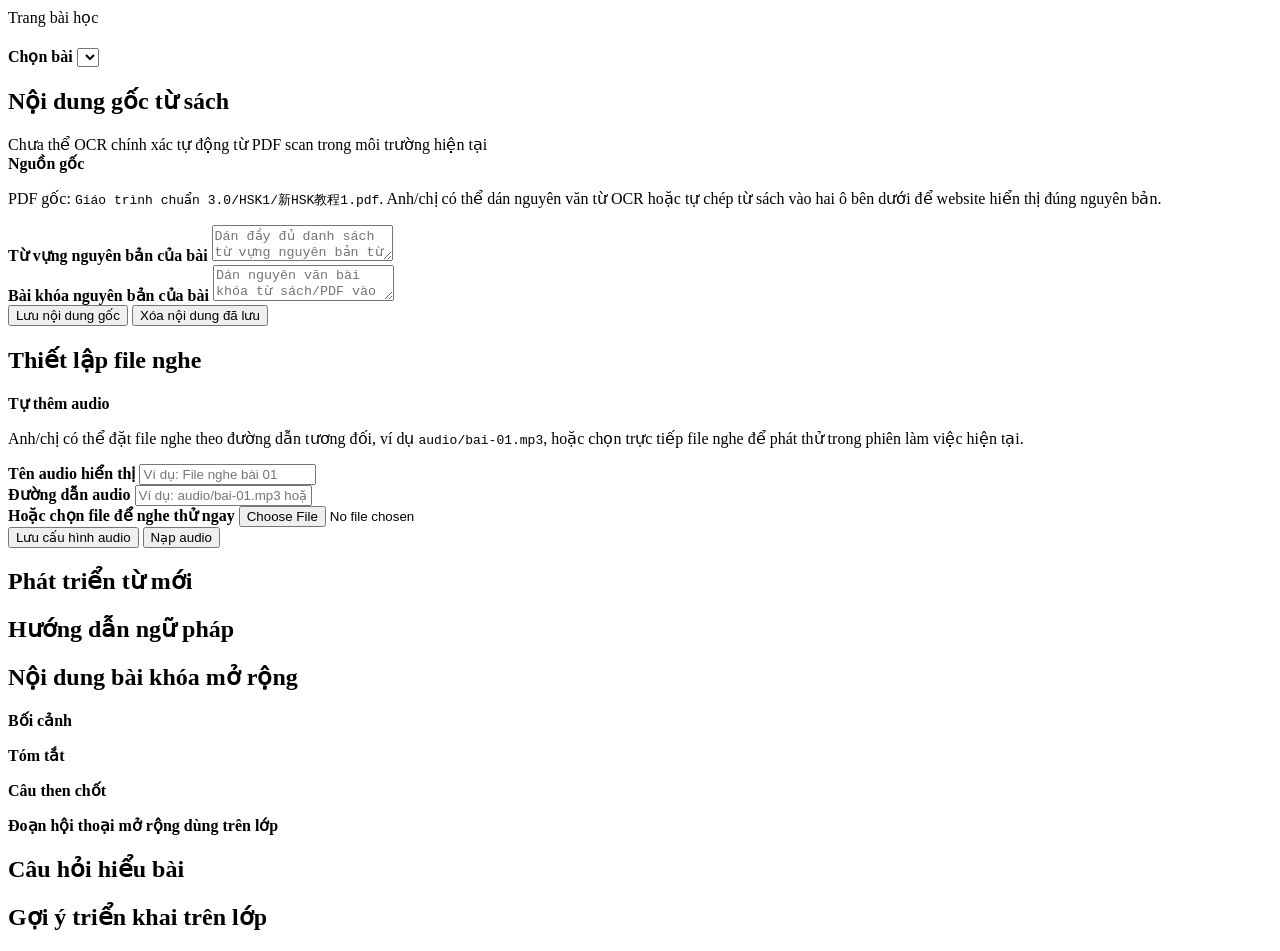
==== bai-hoc.html @ 9e38c7d6 "Add files via upload" ====
<!DOCTYPE html>
<html lang="vi">
<head>
  <meta charset="UTF-8">
  <meta name="viewport" content="width=device-width, initial-scale=1.0">
  <title>HSK 1 - Bài học</title>
  <link rel="stylesheet" href="assets/styles.css">
</head>
<body>
  <div class="page">
    <div id="nav"></div>
    <section class="hero">
      <div class="hero-grid">
        <div>
          <span class="eyebrow">Trang bài học</span>
          <h1 id="lessonTitle"></h1>
          <p class="lead" id="lessonSummary"></p>
        </div>
        <div class="panel sticky-top">
          <div class="toolbar">
            <label for="lessonSelect"><strong>Chọn bài</strong></label>
            <select id="lessonSelect"></select>
          </div>
          <ul class="pill-list" id="goalList"></ul>
        </div>
      </div>
    </section>

    <section class="section grid-2">
      <div class="panel">
        <h2>Nội dung gốc từ sách</h2>
        <div class="compact-grid">
          <div class="source-status">Chưa thể OCR chính xác tự động từ PDF scan trong môi trường hiện tại</div>
          <div class="source-box">
            <strong>Nguồn gốc</strong>
            <p class="muted">PDF gốc: <code>Giáo trình chuẩn 3.0/HSK1/新HSK教程1.pdf</code>. Anh/chị có thể dán nguyên văn từ OCR hoặc tự chép từ sách vào hai ô bên dưới để website hiển thị đúng nguyên bản.</p>
          </div>
          <div>
            <label for="originalVocab"><strong>Từ vựng nguyên bản của bài</strong></label>
            <textarea id="originalVocab" placeholder="Dán đầy đủ danh sách từ vựng nguyên bản từ sách/PDF vào đây..."></textarea>
          </div>
          <div>
            <label for="originalText"><strong>Bài khóa nguyên bản của bài</strong></label>
            <textarea id="originalText" placeholder="Dán nguyên văn bài khóa từ sách/PDF vào đây..."></textarea>
          </div>
          <div class="source-actions">
            <button class="button" id="saveOriginal">Lưu nội dung gốc</button>
            <button class="button ghost" id="resetOriginal">Xóa nội dung đã lưu</button>
            <span class="muted" id="originalSavedHint"></span>
          </div>
        </div>
      </div>
      <div class="panel">
        <h2>Thiết lập file nghe</h2>
        <div class="compact-grid">
          <div class="source-box">
            <strong>Tự thêm audio</strong>
            <p class="muted">Anh/chị có thể đặt file nghe theo đường dẫn tương đối, ví dụ <code>audio/bai-01.mp3</code>, hoặc chọn trực tiếp file nghe để phát thử trong phiên làm việc hiện tại.</p>
          </div>
          <div>
            <label for="audioTitle"><strong>Tên audio hiển thị</strong></label>
            <input id="audioTitle" placeholder="Ví dụ: File nghe bài 01">
          </div>
          <div>
            <label for="audioPath"><strong>Đường dẫn audio</strong></label>
            <input id="audioPath" placeholder="Ví dụ: audio/bai-01.mp3 hoặc file:///.../bai-01.mp3">
          </div>
          <div>
            <label for="audioFile"><strong>Hoặc chọn file để nghe thử ngay</strong></label>
            <input id="audioFile" type="file" accept="audio/*">
          </div>
          <div class="audio-actions">
            <button class="button secondary" id="saveAudio">Lưu cấu hình audio</button>
            <button class="button ghost" id="loadAudio">Nạp audio</button>
          </div>
          <div id="audioPanel"></div>
        </div>
      </div>
    </section>

    <section class="section grid-2">
      <div class="panel">
        <h2>Phát triển từ mới</h2>
        <div class="cards" id="vocabGrid"></div>
      </div>
      <div class="panel">
        <h2>Hướng dẫn ngữ pháp</h2>
        <div class="cards" id="grammarGrid"></div>
      </div>
    </section>

    <section class="section panel">
      <h2>Nội dung bài khóa mở rộng</h2>
      <div class="grid-2" style="margin-top:16px">
        <div class="card">
          <strong>Bối cảnh</strong>
          <p class="muted" id="textScene"></p>
          <strong>Tóm tắt</strong>
          <p class="muted" id="textSummary"></p>
          <strong>Câu then chốt</strong>
          <ul class="line-list" id="keyLines"></ul>
        </div>
        <div class="card">
          <strong>Đoạn hội thoại mở rộng dùng trên lớp</strong>
          <div id="dialogueList"></div>
        </div>
      </div>
    </section>

    <section class="section grid-2">
      <div class="panel">
        <h2>Câu hỏi hiểu bài</h2>
        <ul class="line-list" id="questionList"></ul>
      </div>
      <div class="panel">
        <h2>Gợi ý triển khai trên lớp</h2>
        <ul class="line-list" id="teachingIdeas"></ul>
      </div>
    </section>
    <div class="footer-space"></div>
  </div>

  <script src="assets/data.js"></script>
  <script src="assets/common.js"></script>
  <script>
    const {
      buildNav,
      buildLessonOptions,
      getLesson,
      speakButton,
      bindSpeech,
      getStoredOriginal,
      saveStoredOriginal,
      resetStoredOriginal,
      getAudioConfig,
      saveAudioConfig
    } = window.HSK1_COMMON;
    document.getElementById("nav").innerHTML = buildNav("lesson");

    const params = new URLSearchParams(window.location.search);
    const lessonSelect = document.getElementById("lessonSelect");
    let lesson = getLesson(params.get("lesson") || 1);
    lessonSelect.innerHTML = buildLessonOptions(lesson.id);
    let temporaryAudioUrl = "";

    function fallbackVocabText() {
      return lesson.vocab.map((item, index) => `${index + 1}. ${item.hanzi} | ${item.pinyin} | ${item.meaning}`).join("\n");
    }

    function fallbackTextBlock() {
      return lesson.text.dialogue.join("\n");
    }

    function renderAudioPanel(source = "") {
      const saved = getAudioConfig(lesson.id);
      const path = source || temporaryAudioUrl || saved.path;
      const title = saved.title || `File nghe bài ${String(lesson.id).padStart(2, "0")}`;
      const panel = document.getElementById("audioPanel");
      panel.innerHTML = path ? `
        <div class="source-box">
          <strong>${title}</strong>
          <div class="muted">${path}</div>
          <audio class="audio-player" controls preload="none" src="${path}"></audio>
        </div>
      ` : `
        <div class="source-box">
          <strong>Chưa có audio</strong>
          <p class="muted">Hãy nhập đường dẫn audio hoặc chọn một file để nghe thử.</p>
        </div>
      `;
    }

    function render() {
      lesson = getLesson(lessonSelect.value);
      document.title = `HSK 1 - ${lesson.title}`;
      document.getElementById("lessonTitle").textContent = `${lesson.title} - ${lesson.subtitle}`;
      document.getElementById("lessonSummary").textContent = lesson.summary;
      document.getElementById("goalList").innerHTML = lesson.goals.map((goal) => `<li>${goal}</li>`).join("");
      const original = getStoredOriginal(lesson.id);
      const audio = getAudioConfig(lesson.id);
      document.getElementById("originalVocab").value = original.vocab || fallbackVocabText();
      document.getElementById("originalText").value = original.text || fallbackTextBlock();
      document.getElementById("audioTitle").value = audio.title || `File nghe bài ${String(lesson.id).padStart(2, "0")}`;
      document.getElementById("audioPath").value = audio.path || `audio/bai-${String(lesson.id).padStart(2, "0")}.mp3`;
      document.getElementById("originalSavedHint").textContent = "";
      temporaryAudioUrl = "";
      document.getElementById("audioFile").value = "";
      renderAudioPanel();

      document.getElementById("vocabGrid").innerHTML = lesson.vocab.map((item) => `
        <article class="card">
          <div class="exercise-title">
            <div>
              <div class="hanzi">${item.hanzi}</div>
              <div class="pinyin">${item.pinyin}</div>
            </div>
            ${speakButton(item.hanzi, true)}
          </div>
          <strong>${item.meaning}</strong>
          <p class="muted">${item.note}</p>
        </article>
      `).join("");

      document.getElementById("grammarGrid").innerHTML = lesson.grammar.map((item) => `
        <article class="card">
          <strong>${item.pattern}</strong>
          <p class="muted">${item.explanation}</p>
          <div class="badge">${item.examples.join(" / ")}</div>
        </article>
      `).join("");

      document.getElementById("textScene").textContent = lesson.text.scene;
      document.getElementById("textSummary").textContent = lesson.text.summary;
      document.getElementById("keyLines").innerHTML = lesson.text.keyLines.map((line) => `
        <li class="line">
          <span>${line}</span>
          ${speakButton(line, true)}
        </li>
      `).join("");
      document.getElementById("dialogueList").innerHTML = lesson.text.dialogue.map((line) => `
        <div class="line">
          <span>${line}</span>
          ${speakButton(line.replace(/^[A-ZＡ-Ｚa-z：]+/, "").trim(), true)}
        </div>
      `).join("");
      document.getElementById("questionList").innerHTML = lesson.text.questions.map((item) => `<li class="line"><span>${item}</span></li>`).join("");
      document.getElementById("teachingIdeas").innerHTML = lesson.text.teachingIdeas.map((item) => `<li class="line"><span>${item}</span></li>`).join("");

      const nextUrl = new URL(window.location.href);
      nextUrl.searchParams.set("lesson", lesson.id);
      window.history.replaceState({}, "", nextUrl);
      bindSpeech(document);
    }

    document.getElementById("saveOriginal").addEventListener("click", () => {
      saveStoredOriginal(lesson.id, {
        vocab: document.getElementById("originalVocab").value.trim(),
        text: document.getElementById("originalText").value.trim()
      });
      document.getElementById("originalSavedHint").textContent = "Đã lưu nội dung gốc cho bài này trên trình duyệt hiện tại.";
    });

    document.getElementById("resetOriginal").addEventListener("click", () => {
      resetStoredOriginal(lesson.id);
      document.getElementById("originalVocab").value = fallbackVocabText();
      document.getElementById("originalText").value = fallbackTextBlock();
      document.getElementById("originalSavedHint").textContent = "Đã xóa nội dung đã lưu, quay về bản hiển thị hiện tại của website.";
    });

    document.getElementById("saveAudio").addEventListener("click", () => {
      saveAudioConfig(lesson.id, {
        title: document.getElementById("audioTitle").value.trim(),
        path: document.getElementById("audioPath").value.trim()
      });
      renderAudioPanel();
    });

    document.getElementById("loadAudio").addEventListener("click", () => {
      renderAudioPanel(document.getElementById("audioPath").value.trim());
    });

    document.getElementById("audioFile").addEventListener("change", (event) => {
      const file = event.target.files[0];
      if (!file) return;
      temporaryAudioUrl = URL.createObjectURL(file);
      renderAudioPanel(temporaryAudioUrl);
    });

    lessonSelect.addEventListener("change", render);
    render();
  </script>
</body>
</html>
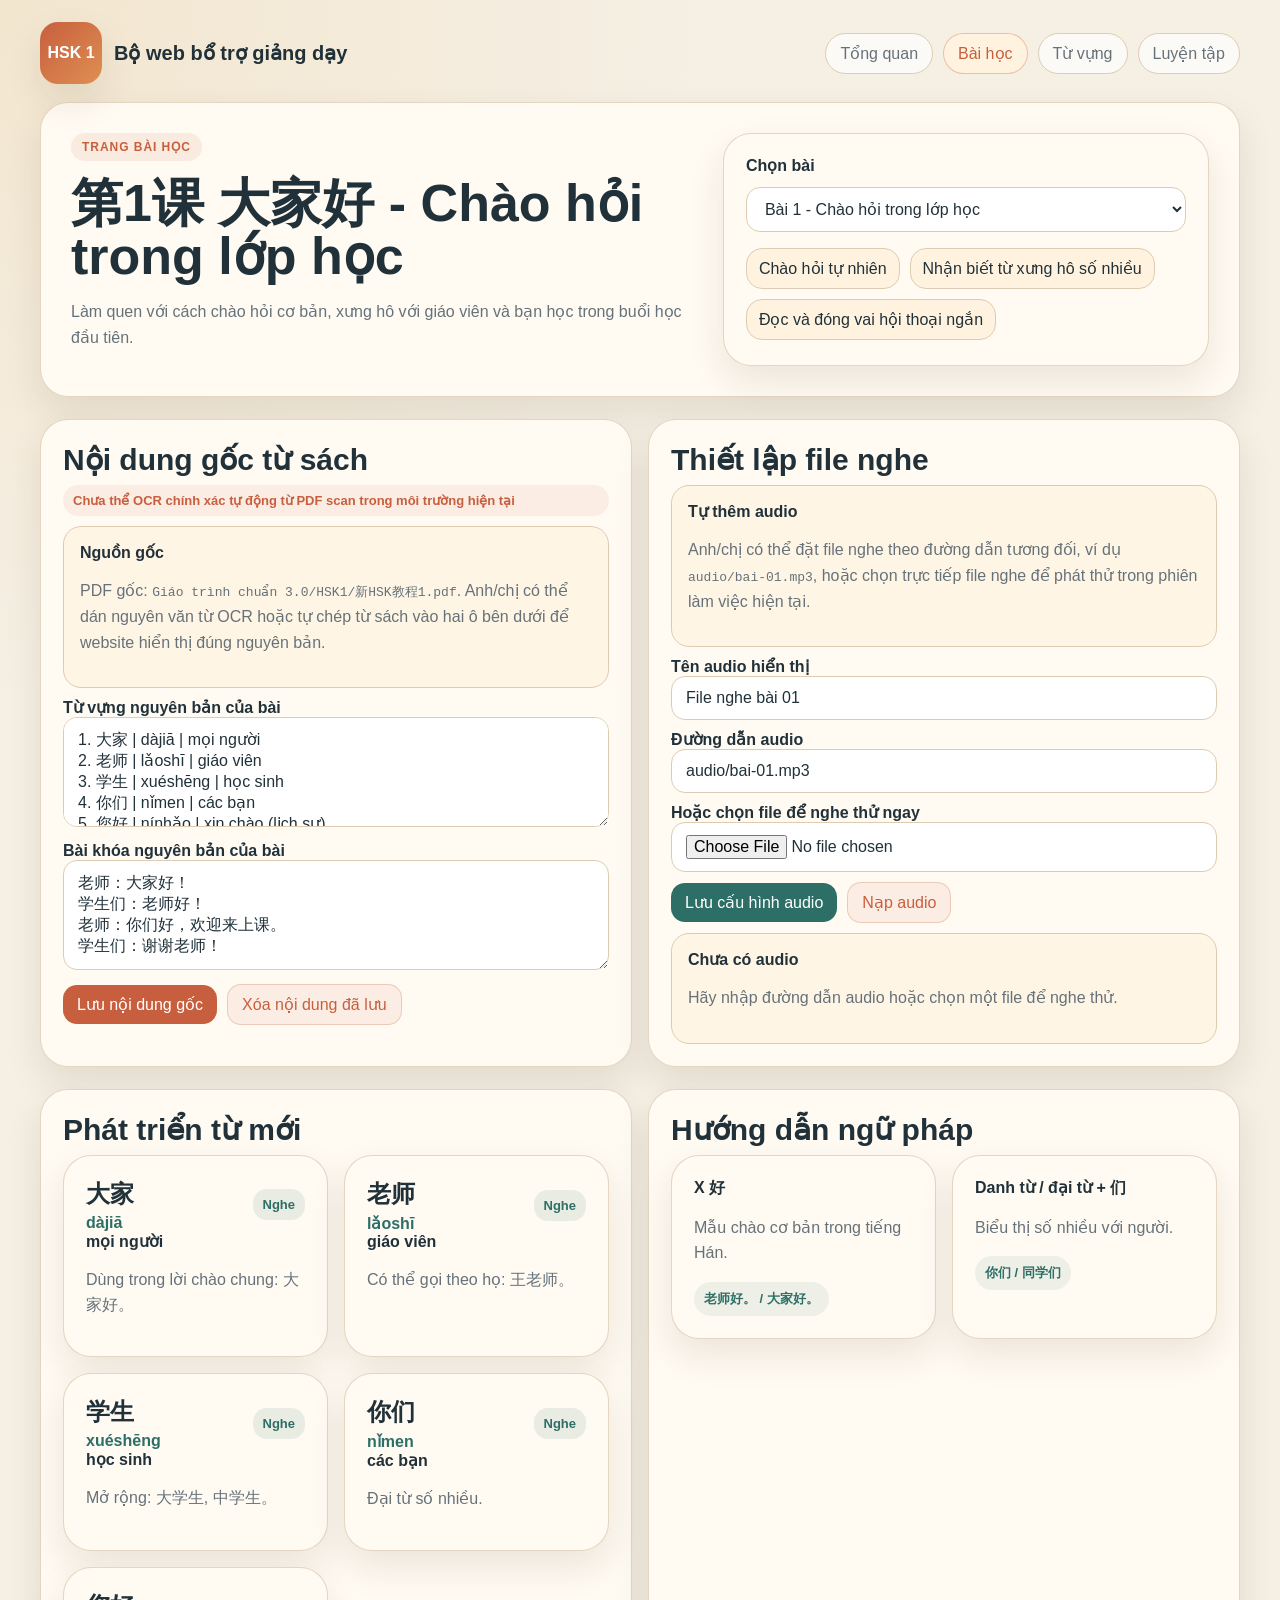
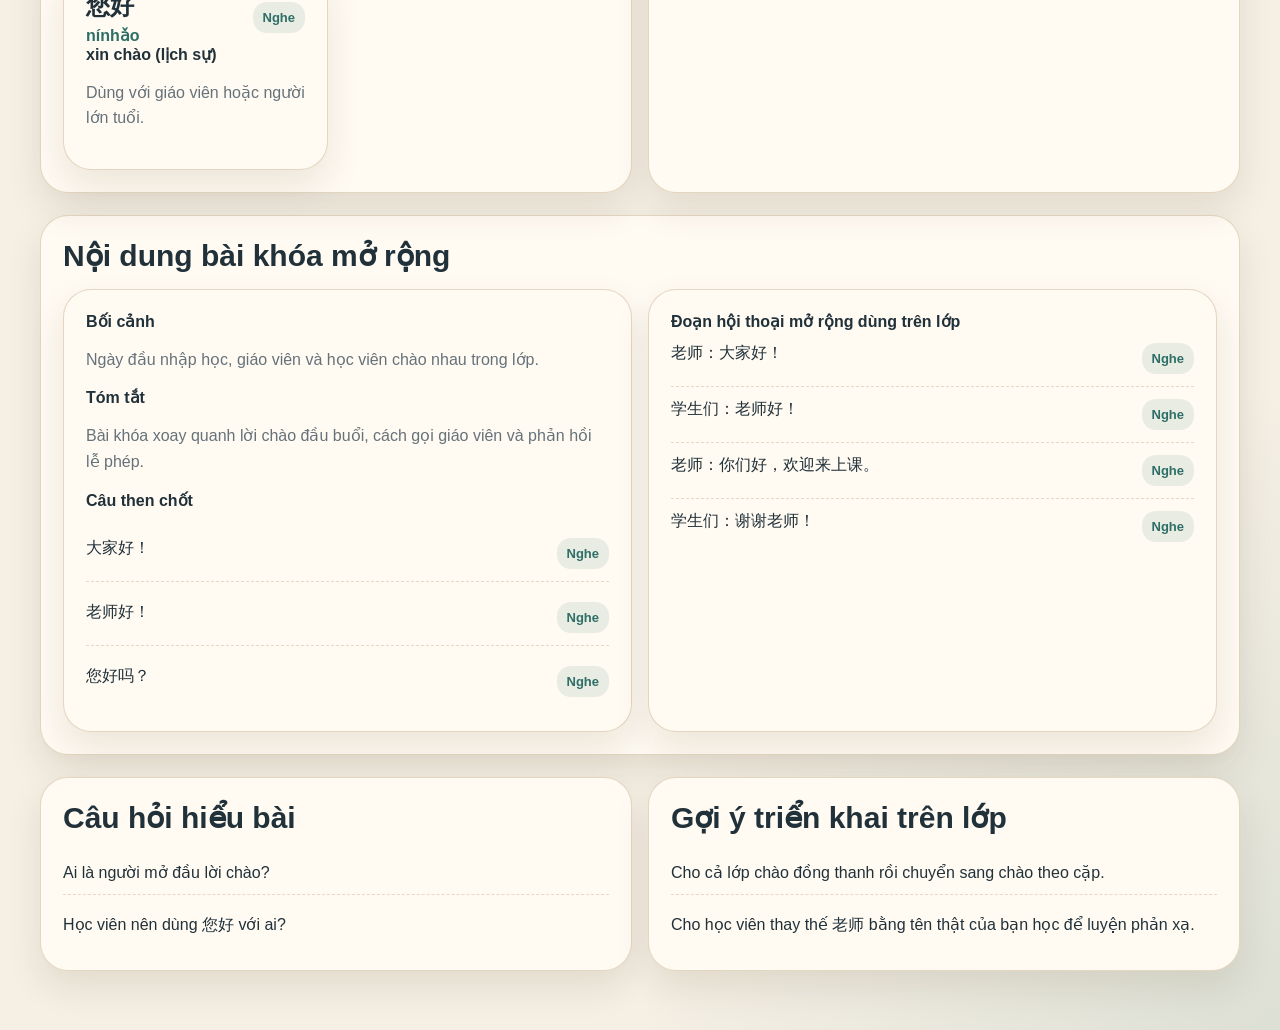
==== commit 3b4aec43: "Add files via upload" ====
--- a/bai-hoc.html
+++ b/bai-hoc.html
@@ -4,7 +4,7 @@
   <meta charset="UTF-8">
   <meta name="viewport" content="width=device-width, initial-scale=1.0">
   <title>HSK 1 - Bài học</title>
-  <link rel="stylesheet" href="assets/styles.css">
+  <link rel="stylesheet" href="styles.css">
 </head>
 <body>
   <div class="page">
@@ -120,8 +120,8 @@
     <div class="footer-space"></div>
   </div>
 
-  <script src="assets/data.js"></script>
-  <script src="assets/common.js"></script>
+  <script src="data.js"></script>
+  <script src="common.js"></script>
   <script>
     const {
       buildNav,
--- a/styles.css
+++ b/styles.css
@@ -0,0 +1,471 @@
+:root {
+  --bg: #f5efe4;
+  --paper: #fffaf2;
+  --paper-2: #fff3df;
+  --line: #ddccb2;
+  --ink: #21313a;
+  --muted: #66727a;
+  --accent: #c75f3f;
+  --teal: #2d6f67;
+  --gold: #e5af4f;
+  --ok: #2e7d4d;
+  --bad: #b64545;
+  --shadow: 0 16px 36px rgba(71, 45, 12, 0.1);
+}
+
+* {
+  box-sizing: border-box;
+}
+
+html {
+  scroll-behavior: smooth;
+}
+
+body {
+  margin: 0;
+  color: var(--ink);
+  font-family: "Avenir Next", "Segoe UI", sans-serif;
+  background:
+    radial-gradient(circle at top left, rgba(229, 175, 79, 0.14), transparent 24%),
+    radial-gradient(circle at bottom right, rgba(45, 111, 103, 0.12), transparent 22%),
+    var(--bg);
+}
+
+a {
+  color: inherit;
+  text-decoration: none;
+}
+
+.page {
+  width: min(1200px, calc(100% - 32px));
+  margin: 0 auto;
+  padding-bottom: 40px;
+}
+
+.topbar {
+  display: flex;
+  align-items: center;
+  justify-content: space-between;
+  gap: 20px;
+  padding: 22px 0 18px;
+}
+
+.brand {
+  display: inline-flex;
+  align-items: center;
+  gap: 12px;
+}
+
+.brand-mark {
+  display: inline-flex;
+  align-items: center;
+  justify-content: center;
+  width: 62px;
+  height: 62px;
+  border-radius: 18px;
+  font-weight: 800;
+  color: white;
+  background: linear-gradient(135deg, var(--accent), #df8f52);
+  box-shadow: var(--shadow);
+}
+
+.brand-text {
+  font-size: 20px;
+  font-weight: 700;
+}
+
+.nav {
+  display: flex;
+  flex-wrap: wrap;
+  gap: 10px;
+}
+
+.nav a {
+  padding: 10px 14px;
+  border-radius: 999px;
+  background: rgba(255, 255, 255, 0.72);
+  border: 1px solid var(--line);
+  color: var(--muted);
+}
+
+.nav a.active {
+  background: var(--paper-2);
+  color: var(--accent);
+  border-color: rgba(199, 95, 63, 0.35);
+}
+
+.hero,
+.panel,
+.card {
+  background: var(--paper);
+  border: 1px solid rgba(221, 204, 178, 0.78);
+  border-radius: 28px;
+  box-shadow: var(--shadow);
+}
+
+.hero {
+  padding: 30px;
+}
+
+.hero-grid {
+  display: grid;
+  grid-template-columns: 1.3fr 1fr;
+  gap: 20px;
+}
+
+.eyebrow {
+  display: inline-block;
+  padding: 7px 11px;
+  border-radius: 999px;
+  font-size: 12px;
+  font-weight: 700;
+  letter-spacing: 0.08em;
+  text-transform: uppercase;
+  color: var(--accent);
+  background: rgba(199, 95, 63, 0.1);
+}
+
+h1,
+h2,
+h3 {
+  margin: 0;
+}
+
+h1 {
+  font-size: clamp(32px, 5vw, 52px);
+  line-height: 1.02;
+  margin-top: 16px;
+}
+
+h2 {
+  font-size: 30px;
+  margin-bottom: 8px;
+}
+
+h3 {
+  font-size: 22px;
+  margin-bottom: 8px;
+}
+
+p,
+li,
+label,
+input,
+textarea,
+select,
+button {
+  font: inherit;
+}
+
+.lead,
+.muted,
+.meta,
+.tip {
+  color: var(--muted);
+  line-height: 1.6;
+}
+
+.section {
+  margin-top: 22px;
+}
+
+.grid-2,
+.grid-3,
+.cards,
+.lesson-grid {
+  display: grid;
+  gap: 16px;
+}
+
+.grid-2 {
+  grid-template-columns: repeat(2, minmax(0, 1fr));
+}
+
+.grid-3,
+.cards,
+.lesson-grid {
+  grid-template-columns: repeat(auto-fit, minmax(240px, 1fr));
+}
+
+.card,
+.panel {
+  padding: 22px;
+}
+
+.pill-list,
+.line-list,
+.check-list {
+  display: flex;
+  flex-wrap: wrap;
+  gap: 10px;
+  padding: 0;
+  margin: 16px 0 0;
+  list-style: none;
+}
+
+.pill-list li {
+  padding: 10px 12px;
+  border-radius: 16px;
+  background: var(--paper-2);
+  border: 1px solid var(--line);
+}
+
+.line-list {
+  display: grid;
+  gap: 8px;
+}
+
+.line-list li,
+.check-list li {
+  list-style: none;
+}
+
+.line {
+  display: flex;
+  align-items: flex-start;
+  justify-content: space-between;
+  gap: 12px;
+  padding: 12px 0;
+  border-bottom: 1px dashed rgba(221, 204, 178, 0.7);
+}
+
+.line:last-child {
+  border-bottom: 0;
+}
+
+.hanzi {
+  font-size: 24px;
+  font-weight: 800;
+}
+
+.pinyin {
+  color: var(--teal);
+  font-weight: 700;
+  margin-top: 4px;
+}
+
+.badge {
+  display: inline-flex;
+  align-items: center;
+  gap: 6px;
+  padding: 8px 10px;
+  border-radius: 999px;
+  background: rgba(45, 111, 103, 0.08);
+  color: var(--teal);
+  font-size: 13px;
+  font-weight: 700;
+}
+
+.toolbar {
+  display: flex;
+  flex-wrap: wrap;
+  gap: 12px;
+  align-items: center;
+}
+
+select,
+input,
+textarea {
+  width: 100%;
+  padding: 12px 14px;
+  border-radius: 14px;
+  border: 1px solid var(--line);
+  background: white;
+  color: var(--ink);
+}
+
+textarea {
+  min-height: 110px;
+  resize: vertical;
+}
+
+.button,
+.speak-button,
+.token {
+  border: 0;
+  cursor: pointer;
+  border-radius: 14px;
+  padding: 10px 14px;
+  transition: transform 0.16s ease, opacity 0.16s ease;
+}
+
+.button:hover,
+.speak-button:hover,
+.token:hover {
+  transform: translateY(-1px);
+}
+
+.button {
+  background: var(--accent);
+  color: white;
+}
+
+.button.secondary {
+  background: var(--teal);
+}
+
+.button.ghost {
+  background: rgba(199, 95, 63, 0.08);
+  color: var(--accent);
+  border: 1px solid rgba(199, 95, 63, 0.25);
+}
+
+.speak-button {
+  background: rgba(45, 111, 103, 0.1);
+  color: var(--teal);
+  font-size: 13px;
+  font-weight: 700;
+}
+
+.speak-button.small {
+  padding: 8px 10px;
+}
+
+.lesson-card {
+  display: flex;
+  flex-direction: column;
+  gap: 10px;
+}
+
+.compact-grid {
+  display: grid;
+  gap: 10px;
+}
+
+.source-box {
+  padding: 16px;
+  border-radius: 18px;
+  background: rgba(255, 243, 223, 0.66);
+  border: 1px solid var(--line);
+}
+
+.source-status {
+  display: inline-flex;
+  align-items: center;
+  gap: 8px;
+  padding: 8px 10px;
+  border-radius: 999px;
+  background: rgba(199, 95, 63, 0.08);
+  color: var(--accent);
+  font-weight: 700;
+  font-size: 13px;
+}
+
+.source-actions,
+.score-strip,
+.audio-actions {
+  display: flex;
+  flex-wrap: wrap;
+  gap: 10px;
+  align-items: center;
+}
+
+.scoreboard {
+  display: grid;
+  gap: 12px;
+}
+
+.score-metric {
+  padding: 14px 16px;
+  border-radius: 18px;
+  border: 1px solid var(--line);
+  background: rgba(45, 111, 103, 0.07);
+}
+
+.score-metric strong {
+  display: block;
+  font-size: 24px;
+  margin-top: 4px;
+}
+
+.audio-player {
+  width: 100%;
+  margin-top: 12px;
+}
+
+.sticky-top {
+  position: sticky;
+  top: 12px;
+}
+
+.lesson-card h3 {
+  font-size: 20px;
+}
+
+.callout {
+  padding: 18px;
+  border-radius: 20px;
+  background: rgba(45, 111, 103, 0.08);
+  color: var(--muted);
+}
+
+.practice-block {
+  display: grid;
+  gap: 14px;
+}
+
+.feedback {
+  margin-top: 10px;
+  font-weight: 700;
+}
+
+.feedback.ok {
+  color: var(--ok);
+}
+
+.feedback.bad {
+  color: var(--bad);
+}
+
+.token-bank,
+.dropzone {
+  display: flex;
+  flex-wrap: wrap;
+  gap: 8px;
+  min-height: 48px;
+}
+
+.dropzone {
+  padding: 10px;
+  border-radius: 16px;
+  border: 1px dashed var(--line);
+  background: rgba(255, 243, 223, 0.66);
+}
+
+.token {
+  background: rgba(199, 95, 63, 0.09);
+  border: 1px solid rgba(199, 95, 63, 0.26);
+  color: var(--ink);
+}
+
+.exercise-title {
+  display: flex;
+  align-items: center;
+  justify-content: space-between;
+  gap: 12px;
+}
+
+.footer-space {
+  height: 20px;
+}
+
+@media (max-width: 920px) {
+  .topbar,
+  .hero-grid,
+  .grid-2 {
+    grid-template-columns: 1fr;
+    display: grid;
+  }
+
+  .topbar {
+    justify-items: start;
+  }
+
+  .nav {
+    width: 100%;
+  }
+
+  .sticky-top {
+    position: static;
+  }
+}
